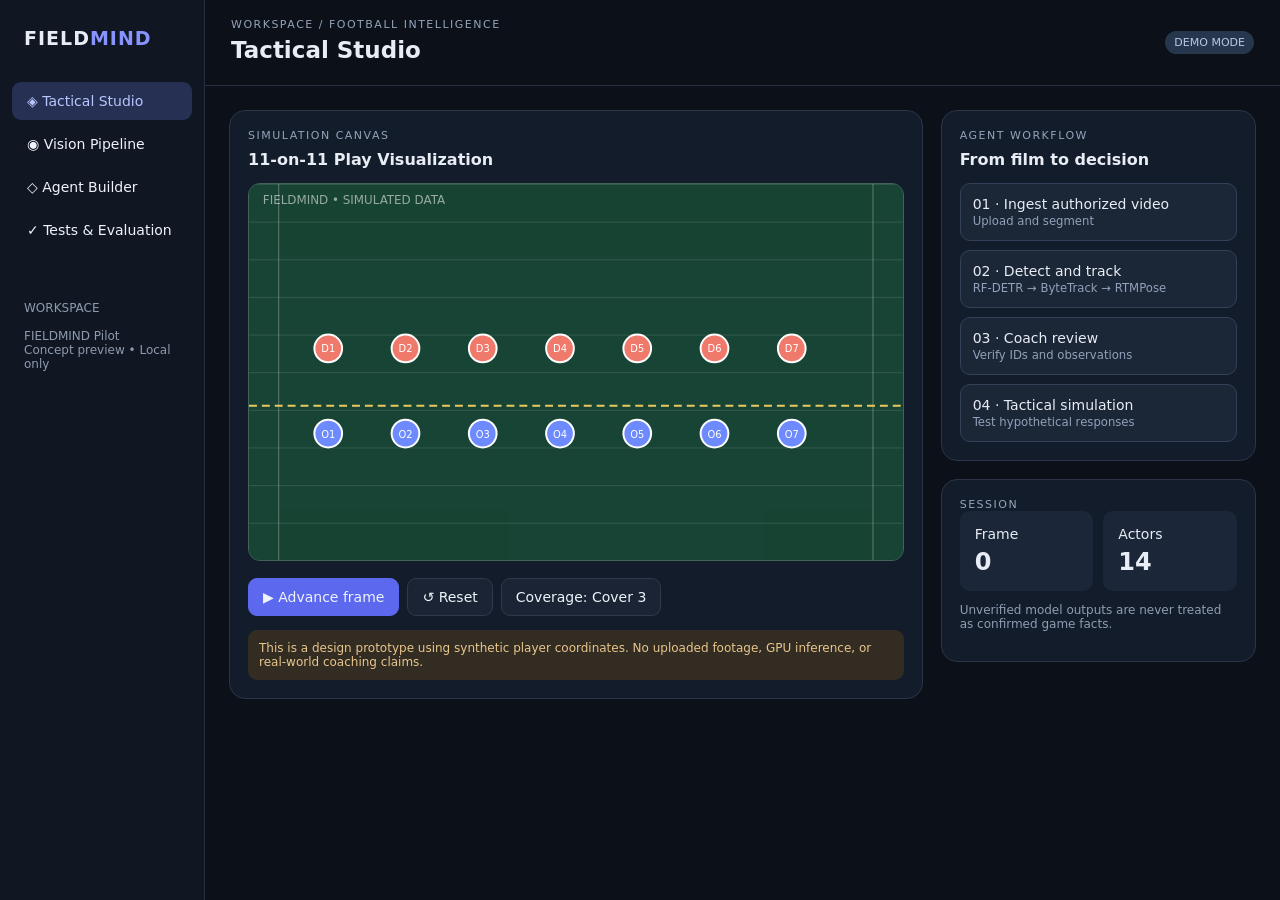
==== app/web/fieldmind_studio_preview.html @ 75d7cd9c "Add Voiceflow-inspired interactive FIELDMIND studio concept preview" ====
<!doctype html>
<html lang="en"><meta charset="utf-8"><meta name="viewport" content="width=device-width,initial-scale=1">
<title>FIELDMIND Studio — Concept Preview</title>
<style>
:root{font:14px Inter,system-ui,sans-serif;color:#e8ecf4;background:#0b1019}*{box-sizing:border-box}body{margin:0}button,select{font:inherit;cursor:pointer}button{border:1px solid #30394b;border-radius:9px;padding:10px 14px;background:#1b2434;color:#eef3fa}button:hover{background:#27354b}.primary{background:#5c69ee;border-color:#5c69ee}.shell{display:grid;grid-template-columns:205px 1fr;min-height:100vh}aside{background:#101723;border-right:1px solid #263043;padding:22px 12px}.brand{font-size:19px;font-weight:900;letter-spacing:1px;padding:5px 12px 28px}.brand span{color:#8794ff}.nav{display:block;width:100%;text-align:left;margin:5px 0;border-color:transparent;background:transparent}.nav.active{background:#253052;color:#b9c5ff}.asidefoot{margin-top:40px;padding:12px;color:#8e9aad;font-size:12px}main{min-width:0}.top{padding:18px 26px;border-bottom:1px solid #263043;display:flex;justify-content:space-between;align-items:center;gap:12px}.muted{color:#8f9db3;font-size:12px}.layout{padding:24px;display:grid;grid-template-columns:minmax(0,1.65fr) minmax(260px,.75fr);gap:18px}.panel{background:#131c2a;border:1px solid #2b3546;border-radius:16px;padding:18px;min-width:0}.eyebrow{color:#94a4ba;font-size:11px;text-transform:uppercase;letter-spacing:1.5px}h1{font-size:23px;margin:6px 0 4px}h2{font-size:16px;margin:8px 0 14px}.pitch{width:100%;background:#163c31;border-radius:12px;border:1px solid #426457}.toolbar{display:flex;gap:8px;flex-wrap:wrap;margin-top:14px}.stat{display:grid;grid-template-columns:1fr 1fr;gap:10px}.metric{background:#1b2739;padding:15px;border-radius:10px}.metric strong{font-size:24px;display:block;margin-top:6px}.steps{display:grid;gap:9px}.step{padding:12px;border:1px solid #334058;border-radius:10px;background:#1b2637}.step small{color:#91a1b9}.tag{font-size:11px;background:#26364c;border-radius:20px;padding:5px 9px;color:#b9c8e2}.note{padding:11px;background:#322c22;color:#e9c68d;border-radius:9px;font-size:12px;margin-top:14px}@media(max-width:850px){.shell{grid-template-columns:1fr}aside{display:none}.layout{grid-template-columns:1fr}.top{padding:16px}}
</style>
<div class="shell"><aside><div class="brand">FIELD<span>MIND</span></div><button class="nav active" data-view="studio">◈ Tactical Studio</button><button class="nav" data-view="vision">◉ Vision Pipeline</button><button class="nav" data-view="agents">◇ Agent Builder</button><button class="nav" data-view="tests">✓ Tests & Evaluation</button><div class="asidefoot">WORKSPACE<br><br>FIELDMIND Pilot<br>Concept preview • Local only</div></aside><main><div class="top"><div><div class="eyebrow">Workspace / Football Intelligence</div><h1 id="title">Tactical Studio</h1></div><span class="tag">DEMO MODE</span></div><div class="layout"><section class="panel"><div class="eyebrow" id="subtitle">Simulation canvas</div><h2 id="heading">11-on-11 Play Visualization</h2><svg class="pitch" viewBox="0 0 660 380" aria-label="Interactive schematic football field"><defs><pattern id="grass" width="66" height="38" patternUnits="userSpaceOnUse"><rect width="66" height="38" fill="#174434"/><path d="M0 0H66" stroke="#fff" opacity=".23"/></pattern></defs><rect width="660" height="380" fill="url(#grass)"/><g stroke="#fff" opacity=".3"><path d="M30 0V380M630 0V380"/></g><g id="players"></g><path d="M0 224H660" stroke="#e9c85d" stroke-width="2" stroke-dasharray="8 5"/><text x="14" y="20" fill="#fff" opacity=".55" font-size="12">FIELDMIND • SIMULATED DATA</text></svg><div class="toolbar"><button class="primary" id="advance">▶ Advance frame</button><button id="reset">↺ Reset</button><button id="coverage">Coverage: Cover 3</button></div><div class="note">This is a design prototype using synthetic player coordinates. No uploaded footage, GPU inference, or real-world coaching claims.</div></section><section style="display:grid;gap:18px;align-content:start"><div class="panel"><div class="eyebrow">Agent workflow</div><h2>From film to decision</h2><div class="steps"><div class="step">01 · Ingest authorized video<br><small>Upload and segment</small></div><div class="step">02 · Detect and track<br><small>RF-DETR → ByteTrack → RTMPose</small></div><div class="step">03 · Coach review<br><small>Verify IDs and observations</small></div><div class="step">04 · Tactical simulation<br><small>Test hypothetical responses</small></div></div></div><div class="panel"><div class="eyebrow">Session</div><div class="stat"><div class="metric">Frame<strong id="frame">0</strong></div><div class="metric">Actors<strong>14</strong></div></div><p class="muted">Unverified model outputs are never treated as confirmed game facts.</p></div></section></div></main></div>
<script>
const players=document.getElementById('players');let frame=0,man=false;const pts=[...Array.from({length:7},(_,i)=>({x:80+i*78,y:252,team:0})),...Array.from({length:7},(_,i)=>({x:80+i*78,y:166,team:1}))];function draw(){players.innerHTML=pts.map((p,i)=>{const dx=p.team?(man?(i%2?12:-12):0):((i%3)-1)*frame*3;const dy=p.team?frame*.8:-frame*4;return '<circle cx="'+(p.x+dx)+'" cy="'+(p.y+dy)+'" r="14" fill="'+(p.team?'#ef796b':'#6e8aff')+'" stroke="#fff" stroke-width="2"/><text x="'+(p.x+dx)+'" y="'+(p.y+dy+4)+'" font-size="10" text-anchor="middle" fill="#fff">'+(p.team?'D':'O')+(i%7+1)+'</text>'}).join('');document.getElementById('frame').textContent=frame}draw();document.getElementById('advance').onclick=()=>{frame=(frame+1)%13;draw()};document.getElementById('reset').onclick=()=>{frame=0;draw()};document.getElementById('coverage').onclick=e=>{man=!man;e.target.textContent='Coverage: '+(man?'Man':'Cover 3');draw()};document.querySelectorAll('.nav').forEach(b=>b.onclick=()=>{document.querySelectorAll('.nav').forEach(n=>n.classList.remove('active'));b.classList.add('active');document.getElementById('title').textContent=b.textContent.trim().replace(/^[^A-Za-z]+/,'');document.getElementById('subtitle').textContent=b.dataset.view==='vision'?'Vision processing pipeline':b.dataset.view==='agents'?'Agent workflow builder':b.dataset.view==='tests'?'Evaluation workspace':'Simulation canvas';document.getElementById('heading').textContent=b.dataset.view==='vision'?'Detection & tracking preview':b.dataset.view==='agents'?'Visual workflow and simulation':b.dataset.view==='tests'?'Scenario validation preview':'11-on-11 Play Visualization'}) 
</script></html>
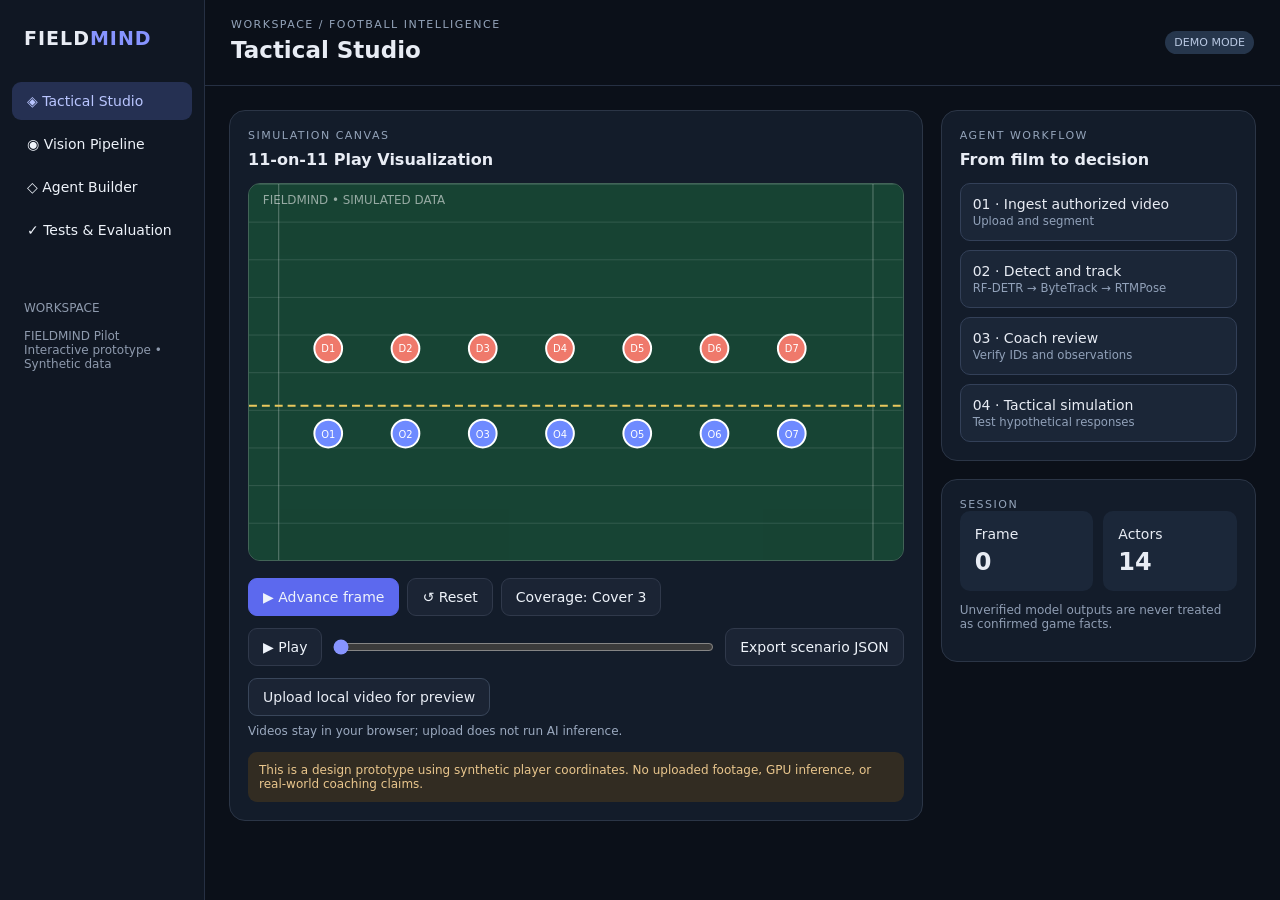
==== commit 6d7abb61: "Add playback, scrubbing, local video preview and scenario export to FIELDMIND Studio" ====
--- a/app/web/fieldmind_studio_preview.html
+++ b/app/web/fieldmind_studio_preview.html
@@ -3,8 +3,8 @@
 <title>FIELDMIND Studio — Concept Preview</title>
 <style>
 :root{font:14px Inter,system-ui,sans-serif;color:#e8ecf4;background:#0b1019}*{box-sizing:border-box}body{margin:0}button,select{font:inherit;cursor:pointer}button{border:1px solid #30394b;border-radius:9px;padding:10px 14px;background:#1b2434;color:#eef3fa}button:hover{background:#27354b}.primary{background:#5c69ee;border-color:#5c69ee}.shell{display:grid;grid-template-columns:205px 1fr;min-height:100vh}aside{background:#101723;border-right:1px solid #263043;padding:22px 12px}.brand{font-size:19px;font-weight:900;letter-spacing:1px;padding:5px 12px 28px}.brand span{color:#8794ff}.nav{display:block;width:100%;text-align:left;margin:5px 0;border-color:transparent;background:transparent}.nav.active{background:#253052;color:#b9c5ff}.asidefoot{margin-top:40px;padding:12px;color:#8e9aad;font-size:12px}main{min-width:0}.top{padding:18px 26px;border-bottom:1px solid #263043;display:flex;justify-content:space-between;align-items:center;gap:12px}.muted{color:#8f9db3;font-size:12px}.layout{padding:24px;display:grid;grid-template-columns:minmax(0,1.65fr) minmax(260px,.75fr);gap:18px}.panel{background:#131c2a;border:1px solid #2b3546;border-radius:16px;padding:18px;min-width:0}.eyebrow{color:#94a4ba;font-size:11px;text-transform:uppercase;letter-spacing:1.5px}h1{font-size:23px;margin:6px 0 4px}h2{font-size:16px;margin:8px 0 14px}.pitch{width:100%;background:#163c31;border-radius:12px;border:1px solid #426457}.toolbar{display:flex;gap:8px;flex-wrap:wrap;margin-top:14px}.stat{display:grid;grid-template-columns:1fr 1fr;gap:10px}.metric{background:#1b2739;padding:15px;border-radius:10px}.metric strong{font-size:24px;display:block;margin-top:6px}.steps{display:grid;gap:9px}.step{padding:12px;border:1px solid #334058;border-radius:10px;background:#1b2637}.step small{color:#91a1b9}.tag{font-size:11px;background:#26364c;border-radius:20px;padding:5px 9px;color:#b9c8e2}.note{padding:11px;background:#322c22;color:#e9c68d;border-radius:9px;font-size:12px;margin-top:14px}@media(max-width:850px){.shell{grid-template-columns:1fr}aside{display:none}.layout{grid-template-columns:1fr}.top{padding:16px}}
-</style>
-<div class="shell"><aside><div class="brand">FIELD<span>MIND</span></div><button class="nav active" data-view="studio">◈ Tactical Studio</button><button class="nav" data-view="vision">◉ Vision Pipeline</button><button class="nav" data-view="agents">◇ Agent Builder</button><button class="nav" data-view="tests">✓ Tests & Evaluation</button><div class="asidefoot">WORKSPACE<br><br>FIELDMIND Pilot<br>Concept preview • Local only</div></aside><main><div class="top"><div><div class="eyebrow">Workspace / Football Intelligence</div><h1 id="title">Tactical Studio</h1></div><span class="tag">DEMO MODE</span></div><div class="layout"><section class="panel"><div class="eyebrow" id="subtitle">Simulation canvas</div><h2 id="heading">11-on-11 Play Visualization</h2><svg class="pitch" viewBox="0 0 660 380" aria-label="Interactive schematic football field"><defs><pattern id="grass" width="66" height="38" patternUnits="userSpaceOnUse"><rect width="66" height="38" fill="#174434"/><path d="M0 0H66" stroke="#fff" opacity=".23"/></pattern></defs><rect width="660" height="380" fill="url(#grass)"/><g stroke="#fff" opacity=".3"><path d="M30 0V380M630 0V380"/></g><g id="players"></g><path d="M0 224H660" stroke="#e9c85d" stroke-width="2" stroke-dasharray="8 5"/><text x="14" y="20" fill="#fff" opacity=".55" font-size="12">FIELDMIND • SIMULATED DATA</text></svg><div class="toolbar"><button class="primary" id="advance">▶ Advance frame</button><button id="reset">↺ Reset</button><button id="coverage">Coverage: Cover 3</button></div><div class="note">This is a design prototype using synthetic player coordinates. No uploaded footage, GPU inference, or real-world coaching claims.</div></section><section style="display:grid;gap:18px;align-content:start"><div class="panel"><div class="eyebrow">Agent workflow</div><h2>From film to decision</h2><div class="steps"><div class="step">01 · Ingest authorized video<br><small>Upload and segment</small></div><div class="step">02 · Detect and track<br><small>RF-DETR → ByteTrack → RTMPose</small></div><div class="step">03 · Coach review<br><small>Verify IDs and observations</small></div><div class="step">04 · Tactical simulation<br><small>Test hypothetical responses</small></div></div></div><div class="panel"><div class="eyebrow">Session</div><div class="stat"><div class="metric">Frame<strong id="frame">0</strong></div><div class="metric">Actors<strong>14</strong></div></div><p class="muted">Unverified model outputs are never treated as confirmed game facts.</p></div></section></div></main></div>
+.toolrow{display:flex;gap:9px;flex-wrap:wrap;align-items:center;margin-top:12px}.toolrow label{display:inline-block;padding:10px 14px;border:1px solid #39465a;border-radius:9px;cursor:pointer;background:#1b2434}.toolrow input[type=range]{flex:1;min-width:110px;accent-color:#8794ff}.video{width:100%;max-height:260px;border-radius:10px;background:#05080e;margin-top:10px}.hidden{display:none}.mini{font-size:12px;color:#9ba9bf;margin:8px 0}.nav:focus-visible,button:focus-visible{outline:2px solid #8794ff;outline-offset:2px}@media(max-width:850px){.toolrow{align-items:stretch}} </style>
+<div class="shell"><aside><div class="brand">FIELD<span>MIND</span></div><button class="nav active" data-view="studio">◈ Tactical Studio</button><button class="nav" data-view="vision">◉ Vision Pipeline</button><button class="nav" data-view="agents">◇ Agent Builder</button><button class="nav" data-view="tests">✓ Tests & Evaluation</button><div class="asidefoot">WORKSPACE<br><br>FIELDMIND Pilot<br>Interactive prototype • Synthetic data</div></aside><main><div class="top"><div><div class="eyebrow">Workspace / Football Intelligence</div><h1 id="title">Tactical Studio</h1></div><span class="tag">DEMO MODE</span></div><div class="layout"><section class="panel"><div class="eyebrow" id="subtitle">Simulation canvas</div><h2 id="heading">11-on-11 Play Visualization</h2><svg class="pitch" viewBox="0 0 660 380" aria-label="Interactive schematic football field"><defs><pattern id="grass" width="66" height="38" patternUnits="userSpaceOnUse"><rect width="66" height="38" fill="#174434"/><path d="M0 0H66" stroke="#fff" opacity=".23"/></pattern></defs><rect width="660" height="380" fill="url(#grass)"/><g stroke="#fff" opacity=".3"><path d="M30 0V380M630 0V380"/></g><g id="players"></g><path d="M0 224H660" stroke="#e9c85d" stroke-width="2" stroke-dasharray="8 5"/><text x="14" y="20" fill="#fff" opacity=".55" font-size="12">FIELDMIND • SIMULATED DATA</text></svg><div class="toolbar"><button class="primary" id="advance">▶ Advance frame</button><button id="reset">↺ Reset</button><button id="coverage">Coverage: Cover 3</button></div><div class="toolrow"><button id="play" aria-label="Play simulation">▶ Play</button><input type="range" id="scrub" min="0" max="12" value="0" aria-label="Simulation frame"><button id="export">Export scenario JSON</button></div><div class="toolrow"><label for="upload">Upload local video for preview</label><input class="hidden" id="upload" type="file" accept="video/*"></div><video id="localvideo" class="video hidden" controls playsinline></video><div id="videostatus" class="mini">Videos stay in your browser; upload does not run AI inference.</div><div class="note">This is a design prototype using synthetic player coordinates. No uploaded footage, GPU inference, or real-world coaching claims.</div></section><section style="display:grid;gap:18px;align-content:start"><div class="panel"><div class="eyebrow">Agent workflow</div><h2>From film to decision</h2><div class="steps"><div class="step">01 · Ingest authorized video<br><small>Upload and segment</small></div><div class="step">02 · Detect and track<br><small>RF-DETR → ByteTrack → RTMPose</small></div><div class="step">03 · Coach review<br><small>Verify IDs and observations</small></div><div class="step">04 · Tactical simulation<br><small>Test hypothetical responses</small></div></div></div><div class="panel"><div class="eyebrow">Session</div><div class="stat"><div class="metric">Frame<strong id="frame">0</strong></div><div class="metric">Actors<strong>14</strong></div></div><p class="muted">Unverified model outputs are never treated as confirmed game facts.</p></div></section></div></main></div>
 <script>
-const players=document.getElementById('players');let frame=0,man=false;const pts=[...Array.from({length:7},(_,i)=>({x:80+i*78,y:252,team:0})),...Array.from({length:7},(_,i)=>({x:80+i*78,y:166,team:1}))];function draw(){players.innerHTML=pts.map((p,i)=>{const dx=p.team?(man?(i%2?12:-12):0):((i%3)-1)*frame*3;const dy=p.team?frame*.8:-frame*4;return '<circle cx="'+(p.x+dx)+'" cy="'+(p.y+dy)+'" r="14" fill="'+(p.team?'#ef796b':'#6e8aff')+'" stroke="#fff" stroke-width="2"/><text x="'+(p.x+dx)+'" y="'+(p.y+dy+4)+'" font-size="10" text-anchor="middle" fill="#fff">'+(p.team?'D':'O')+(i%7+1)+'</text>'}).join('');document.getElementById('frame').textContent=frame}draw();document.getElementById('advance').onclick=()=>{frame=(frame+1)%13;draw()};document.getElementById('reset').onclick=()=>{frame=0;draw()};document.getElementById('coverage').onclick=e=>{man=!man;e.target.textContent='Coverage: '+(man?'Man':'Cover 3');draw()};document.querySelectorAll('.nav').forEach(b=>b.onclick=()=>{document.querySelectorAll('.nav').forEach(n=>n.classList.remove('active'));b.classList.add('active');document.getElementById('title').textContent=b.textContent.trim().replace(/^[^A-Za-z]+/,'');document.getElementById('subtitle').textContent=b.dataset.view==='vision'?'Vision processing pipeline':b.dataset.view==='agents'?'Agent workflow builder':b.dataset.view==='tests'?'Evaluation workspace':'Simulation canvas';document.getElementById('heading').textContent=b.dataset.view==='vision'?'Detection & tracking preview':b.dataset.view==='agents'?'Visual workflow and simulation':b.dataset.view==='tests'?'Scenario validation preview':'11-on-11 Play Visualization'}) 
+const players=document.getElementById('players');let frame=0,man=false;const pts=[...Array.from({length:7},(_,i)=>({x:80+i*78,y:252,team:0})),...Array.from({length:7},(_,i)=>({x:80+i*78,y:166,team:1}))];function draw(){players.innerHTML=pts.map((p,i)=>{const dx=p.team?(man?(i%2?12:-12):0):((i%3)-1)*frame*3;const dy=p.team?frame*.8:-frame*4;return '<circle cx="'+(p.x+dx)+'" cy="'+(p.y+dy)+'" r="14" fill="'+(p.team?'#ef796b':'#6e8aff')+'" stroke="#fff" stroke-width="2"/><text x="'+(p.x+dx)+'" y="'+(p.y+dy+4)+'" font-size="10" text-anchor="middle" fill="#fff">'+(p.team?'D':'O')+(i%7+1)+'</text>'}).join('');document.getElementById('frame').textContent=frame}draw();document.getElementById('advance').onclick=()=>{frame=(frame+1)%13;draw()};document.getElementById('reset').onclick=()=>{frame=0;draw()};document.getElementById('coverage').onclick=e=>{man=!man;e.target.textContent='Coverage: '+(man?'Man':'Cover 3');draw()};const scrub=document.getElementById('scrub'),play=document.getElementById('play');let timer=null;const oldDraw=draw;draw=function(){oldDraw();scrub.value=frame};scrub.addEventListener('input',()=>{frame=Number(scrub.value);draw()});function stop(){if(timer){clearInterval(timer);timer=null}play.textContent='▶ Play'}play.onclick=()=>{if(timer){stop();return}play.textContent='Ⅱ Pause';timer=setInterval(()=>{frame=(frame+1)%13;draw()},450)};document.getElementById('export').onclick=()=>{const data={schema:'fieldmind.scenario.demo.v1',synthetic:true,frame,coverage:man?'man':'cover3',actors:pts.map((p,i)=>({id:i+1,team:p.team?'defense':'offense',x:p.x,y:p.y}))};const blob=new Blob([JSON.stringify(data,null,2)],{type:'application/json'});const a=document.createElement('a');a.href=URL.createObjectURL(blob);a.download='fieldmind-demo-scenario.json';a.click();setTimeout(()=>URL.revokeObjectURL(a.href),1000)};let videoUrl=null;document.getElementById('upload').addEventListener('change',e=>{const file=e.target.files[0];if(!file)return;if(!file.type.startsWith('video/')){document.getElementById('videostatus').textContent='Please select a video file.';return}if(videoUrl)URL.revokeObjectURL(videoUrl);videoUrl=URL.createObjectURL(file);const v=document.getElementById('localvideo');v.src=videoUrl;v.classList.remove('hidden');document.getElementById('videostatus').textContent='Local preview: '+file.name+' (no tracking or upload)'});document.querySelectorAll('.nav').forEach(b=>b.onclick=()=>{document.querySelectorAll('.nav').forEach(n=>n.classList.remove('active'));b.classList.add('active');document.getElementById('title').textContent=b.textContent.trim().replace(/^[^A-Za-z]+/,'');document.getElementById('subtitle').textContent=b.dataset.view==='vision'?'Vision processing pipeline':b.dataset.view==='agents'?'Agent workflow builder':b.dataset.view==='tests'?'Evaluation workspace':'Simulation canvas';document.getElementById('heading').textContent=b.dataset.view==='vision'?'Detection & tracking preview':b.dataset.view==='agents'?'Visual workflow and simulation':b.dataset.view==='tests'?'Scenario validation preview':'11-on-11 Play Visualization'}) 
 </script></html>
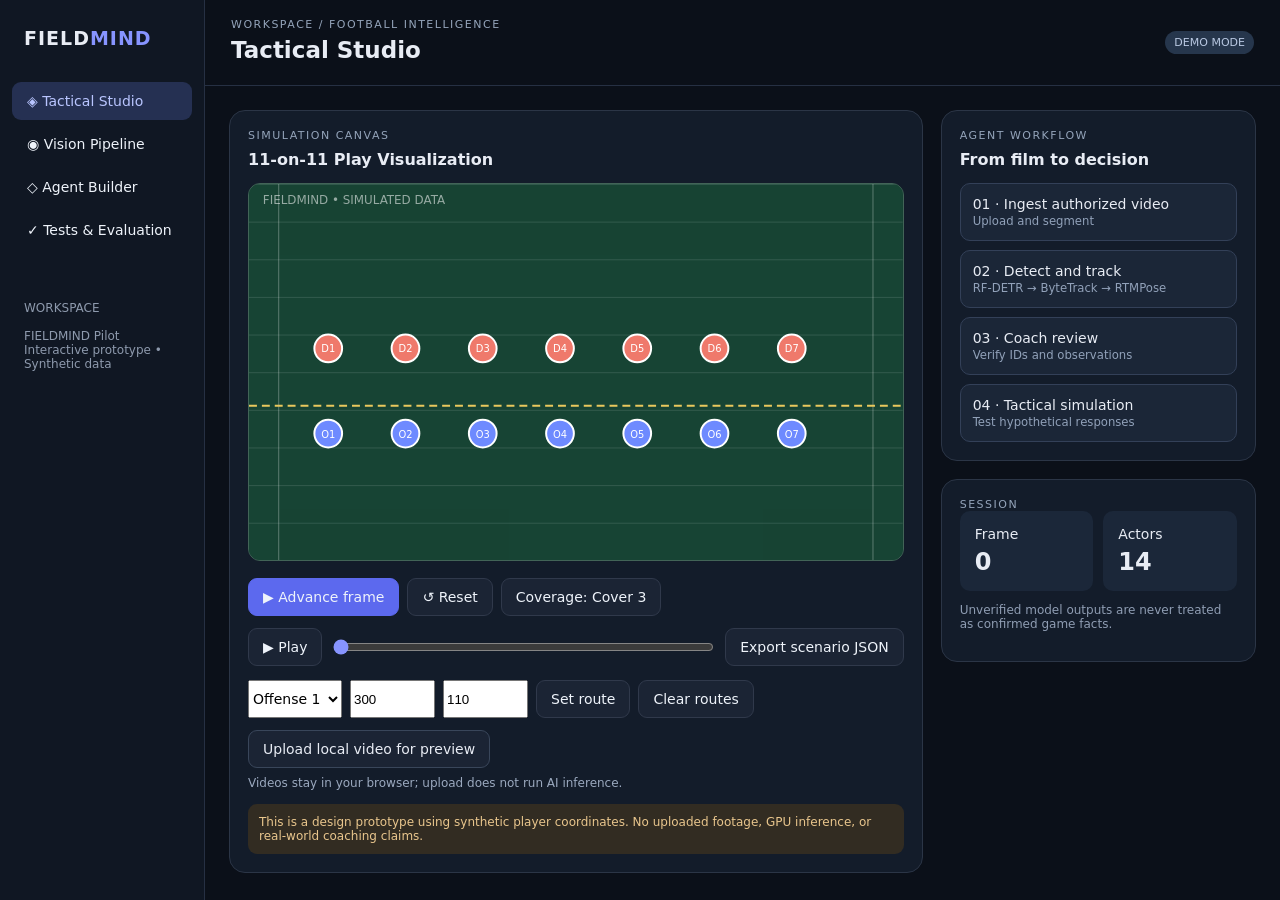
==== commit 74c6205c: "Add editable synthetic player routes to Studio" ====
--- a/app/web/fieldmind_studio_preview.html
+++ b/app/web/fieldmind_studio_preview.html
@@ -6,5 +6,6 @@
 .toolrow{display:flex;gap:9px;flex-wrap:wrap;align-items:center;margin-top:12px}.toolrow label{display:inline-block;padding:10px 14px;border:1px solid #39465a;border-radius:9px;cursor:pointer;background:#1b2434}.toolrow input[type=range]{flex:1;min-width:110px;accent-color:#8794ff}.video{width:100%;max-height:260px;border-radius:10px;background:#05080e;margin-top:10px}.hidden{display:none}.mini{font-size:12px;color:#9ba9bf;margin:8px 0}.nav:focus-visible,button:focus-visible{outline:2px solid #8794ff;outline-offset:2px}@media(max-width:850px){.toolrow{align-items:stretch}} </style>
 <div class="shell"><aside><div class="brand">FIELD<span>MIND</span></div><button class="nav active" data-view="studio">◈ Tactical Studio</button><button class="nav" data-view="vision">◉ Vision Pipeline</button><button class="nav" data-view="agents">◇ Agent Builder</button><button class="nav" data-view="tests">✓ Tests & Evaluation</button><div class="asidefoot">WORKSPACE<br><br>FIELDMIND Pilot<br>Interactive prototype • Synthetic data</div></aside><main><div class="top"><div><div class="eyebrow">Workspace / Football Intelligence</div><h1 id="title">Tactical Studio</h1></div><span class="tag">DEMO MODE</span></div><div class="layout"><section class="panel"><div class="eyebrow" id="subtitle">Simulation canvas</div><h2 id="heading">11-on-11 Play Visualization</h2><svg class="pitch" viewBox="0 0 660 380" aria-label="Interactive schematic football field"><defs><pattern id="grass" width="66" height="38" patternUnits="userSpaceOnUse"><rect width="66" height="38" fill="#174434"/><path d="M0 0H66" stroke="#fff" opacity=".23"/></pattern></defs><rect width="660" height="380" fill="url(#grass)"/><g stroke="#fff" opacity=".3"><path d="M30 0V380M630 0V380"/></g><g id="players"></g><path d="M0 224H660" stroke="#e9c85d" stroke-width="2" stroke-dasharray="8 5"/><text x="14" y="20" fill="#fff" opacity=".55" font-size="12">FIELDMIND • SIMULATED DATA</text></svg><div class="toolbar"><button class="primary" id="advance">▶ Advance frame</button><button id="reset">↺ Reset</button><button id="coverage">Coverage: Cover 3</button></div><div class="toolrow"><button id="play" aria-label="Play simulation">▶ Play</button><input type="range" id="scrub" min="0" max="12" value="0" aria-label="Simulation frame"><button id="export">Export scenario JSON</button></div><div class="toolrow"><label for="upload">Upload local video for preview</label><input class="hidden" id="upload" type="file" accept="video/*"></div><video id="localvideo" class="video hidden" controls playsinline></video><div id="videostatus" class="mini">Videos stay in your browser; upload does not run AI inference.</div><div class="note">This is a design prototype using synthetic player coordinates. No uploaded footage, GPU inference, or real-world coaching claims.</div></section><section style="display:grid;gap:18px;align-content:start"><div class="panel"><div class="eyebrow">Agent workflow</div><h2>From film to decision</h2><div class="steps"><div class="step">01 · Ingest authorized video<br><small>Upload and segment</small></div><div class="step">02 · Detect and track<br><small>RF-DETR → ByteTrack → RTMPose</small></div><div class="step">03 · Coach review<br><small>Verify IDs and observations</small></div><div class="step">04 · Tactical simulation<br><small>Test hypothetical responses</small></div></div></div><div class="panel"><div class="eyebrow">Session</div><div class="stat"><div class="metric">Frame<strong id="frame">0</strong></div><div class="metric">Actors<strong>14</strong></div></div><p class="muted">Unverified model outputs are never treated as confirmed game facts.</p></div></section></div></main></div>
 <script>
-const players=document.getElementById('players');let frame=0,man=false;const pts=[...Array.from({length:7},(_,i)=>({x:80+i*78,y:252,team:0})),...Array.from({length:7},(_,i)=>({x:80+i*78,y:166,team:1}))];function draw(){players.innerHTML=pts.map((p,i)=>{const dx=p.team?(man?(i%2?12:-12):0):((i%3)-1)*frame*3;const dy=p.team?frame*.8:-frame*4;return '<circle cx="'+(p.x+dx)+'" cy="'+(p.y+dy)+'" r="14" fill="'+(p.team?'#ef796b':'#6e8aff')+'" stroke="#fff" stroke-width="2"/><text x="'+(p.x+dx)+'" y="'+(p.y+dy+4)+'" font-size="10" text-anchor="middle" fill="#fff">'+(p.team?'D':'O')+(i%7+1)+'</text>'}).join('');document.getElementById('frame').textContent=frame}draw();document.getElementById('advance').onclick=()=>{frame=(frame+1)%13;draw()};document.getElementById('reset').onclick=()=>{frame=0;draw()};document.getElementById('coverage').onclick=e=>{man=!man;e.target.textContent='Coverage: '+(man?'Man':'Cover 3');draw()};const scrub=document.getElementById('scrub'),play=document.getElementById('play');let timer=null;const oldDraw=draw;draw=function(){oldDraw();scrub.value=frame};scrub.addEventListener('input',()=>{frame=Number(scrub.value);draw()});function stop(){if(timer){clearInterval(timer);timer=null}play.textContent='▶ Play'}play.onclick=()=>{if(timer){stop();return}play.textContent='Ⅱ Pause';timer=setInterval(()=>{frame=(frame+1)%13;draw()},450)};document.getElementById('export').onclick=()=>{const data={schema:'fieldmind.scenario.demo.v1',synthetic:true,frame,coverage:man?'man':'cover3',actors:pts.map((p,i)=>({id:i+1,team:p.team?'defense':'offense',x:p.x,y:p.y}))};const blob=new Blob([JSON.stringify(data,null,2)],{type:'application/json'});const a=document.createElement('a');a.href=URL.createObjectURL(blob);a.download='fieldmind-demo-scenario.json';a.click();setTimeout(()=>URL.revokeObjectURL(a.href),1000)};let videoUrl=null;document.getElementById('upload').addEventListener('change',e=>{const file=e.target.files[0];if(!file)return;if(!file.type.startsWith('video/')){document.getElementById('videostatus').textContent='Please select a video file.';return}if(videoUrl)URL.revokeObjectURL(videoUrl);videoUrl=URL.createObjectURL(file);const v=document.getElementById('localvideo');v.src=videoUrl;v.classList.remove('hidden');document.getElementById('videostatus').textContent='Local preview: '+file.name+' (no tracking or upload)'});document.querySelectorAll('.nav').forEach(b=>b.onclick=()=>{document.querySelectorAll('.nav').forEach(n=>n.classList.remove('active'));b.classList.add('active');document.getElementById('title').textContent=b.textContent.trim().replace(/^[^A-Za-z]+/,'');document.getElementById('subtitle').textContent=b.dataset.view==='vision'?'Vision processing pipeline':b.dataset.view==='agents'?'Agent workflow builder':b.dataset.view==='tests'?'Evaluation workspace':'Simulation canvas';document.getElementById('heading').textContent=b.dataset.view==='vision'?'Detection & tracking preview':b.dataset.view==='agents'?'Visual workflow and simulation':b.dataset.view==='tests'?'Scenario validation preview':'11-on-11 Play Visualization'}) 
+const players=document.getElementById('players');let frame=0,man=false;const routes={};const pts=[...Array.from({length:7},(_,i)=>({x:80+i*78,y:252,team:0})),...Array.from({length:7},(_,i)=>({x:80+i*78,y:166,team:1}))];function draw(){players.innerHTML=pts.map((p,i)=>{const target=routes[i];const dx=target?(target.x-p.x)*frame/12:(p.team?(man?(i%2?12:-12):0):((i%3)-1)*frame*3);const dy=target?(target.y-p.y)*frame/12:(p.team?frame*.8:-frame*4);return '<circle cx="'+(p.x+dx)+'" cy="'+(p.y+dy)+'" r="14" fill="'+(p.team?'#ef796b':'#6e8aff')+'" stroke="#fff" stroke-width="2"/><text x="'+(p.x+dx)+'" y="'+(p.y+dy+4)+'" font-size="10" text-anchor="middle" fill="#fff">'+(p.team?'D':'O')+(i%7+1)+'</text>'}).join('');document.getElementById('frame').textContent=frame}draw();document.getElementById('advance').onclick=()=>{frame=(frame+1)%13;draw()};document.getElementById('reset').onclick=()=>{frame=0;draw()};document.getElementById('coverage').onclick=e=>{man=!man;e.target.textContent='Coverage: '+(man?'Man':'Cover 3');draw()};const scrub=document.getElementById('scrub'),play=document.getElementById('play');let timer=null;const oldDraw=draw;draw=function(){oldDraw();scrub.value=frame};scrub.addEventListener('input',()=>{frame=Number(scrub.value);draw()});function stop(){if(timer){clearInterval(timer);timer=null}play.textContent='▶ Play'}play.onclick=()=>{if(timer){stop();return}play.textContent='Ⅱ Pause';timer=setInterval(()=>{frame=(frame+1)%13;draw()},450)};document.getElementById('export').onclick=()=>{const data={schema:'fieldmind.scenario.demo.v1',synthetic:true,frame,coverage:man?'man':'cover3',routes,actors:pts.map((p,i)=>({id:i+1,team:p.team?'defense':'offense',x:p.x,y:p.y}))};const blob=new Blob([JSON.stringify(data,null,2)],{type:'application/json'});const a=document.createElement('a');a.href=URL.createObjectURL(blob);a.download='fieldmind-demo-scenario.json';a.click();setTimeout(()=>URL.revokeObjectURL(a.href),1000)};let videoUrl=null;document.getElementById('upload').addEventListener('change',e=>{const file=e.target.files[0];if(!file)return;if(!file.type.startsWith('video/')){document.getElementById('videostatus').textContent='Please select a video file.';return}if(videoUrl)URL.revokeObjectURL(videoUrl);videoUrl=URL.createObjectURL(file);const v=document.getElementById('localvideo');v.src=videoUrl;v.classList.remove('hidden');document.getElementById('videostatus').textContent='Local preview: '+file.name+' (no tracking or upload)'});document.querySelectorAll('.nav').forEach(b=>b.onclick=()=>{document.querySelectorAll('.nav').forEach(n=>n.classList.remove('active'));b.classList.add('active');document.getElementById('title').textContent=b.textContent.trim().replace(/^[^A-Za-z]+/,'');document.getElementById('subtitle').textContent=b.dataset.view==='vision'?'Vision processing pipeline':b.dataset.view==='agents'?'Agent workflow builder':b.dataset.view==='tests'?'Evaluation workspace':'Simulation canvas';document.getElementById('heading').textContent=b.dataset.view==='vision'?'Detection & tracking preview':b.dataset.view==='agents'?'Visual workflow and simulation':b.dataset.view==='tests'?'Scenario validation preview':'11-on-11 Play Visualization'}) 
+const routeBar=document.createElement('div');routeBar.className='toolbar';routeBar.innerHTML='<select id="routeactor" aria-label="Actor"></select><input id="routex" type="number" min="0" max="660" value="300" aria-label="Target X" style="width:85px"><input id="routey" type="number" min="0" max="380" value="110" aria-label="Target Y" style="width:85px"><button id="setroute">Set route</button><button id="clearroute">Clear routes</button>';document.getElementById('export').parentNode.after(routeBar);const actorSelect=document.getElementById('routeactor');pts.forEach((p,i)=>{const opt=document.createElement('option');opt.value=i;opt.textContent=(p.team?'Defense ':'Offense ')+(i%7+1);actorSelect.appendChild(opt)});document.getElementById('setroute').onclick=()=>{const x=Number(document.getElementById('routex').value),y=Number(document.getElementById('routey').value);if(!Number.isFinite(x)||!Number.isFinite(y)||x<0||x>660||y<0||y>380){alert('Coordinates must be inside the field');return}routes[actorSelect.value]={x,y};draw()};document.getElementById('clearroute').onclick=()=>{Object.keys(routes).forEach(k=>delete routes[k]);draw()};
 </script></html>
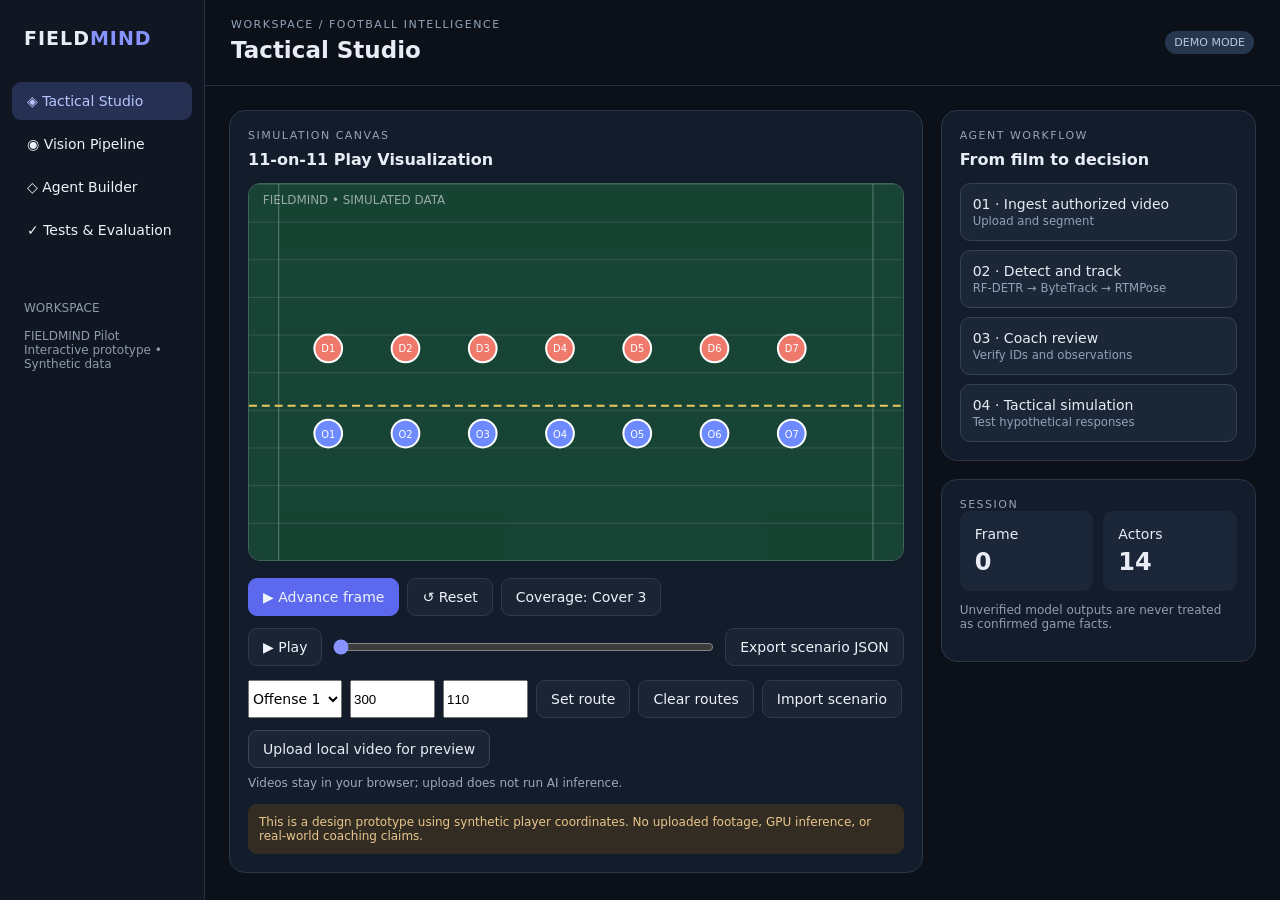
==== commit b6987679: "Add validated synthetic scenario JSON import" ====
--- a/app/web/fieldmind_studio_preview.html
+++ b/app/web/fieldmind_studio_preview.html
@@ -7,5 +7,6 @@
 <div class="shell"><aside><div class="brand">FIELD<span>MIND</span></div><button class="nav active" data-view="studio">◈ Tactical Studio</button><button class="nav" data-view="vision">◉ Vision Pipeline</button><button class="nav" data-view="agents">◇ Agent Builder</button><button class="nav" data-view="tests">✓ Tests & Evaluation</button><div class="asidefoot">WORKSPACE<br><br>FIELDMIND Pilot<br>Interactive prototype • Synthetic data</div></aside><main><div class="top"><div><div class="eyebrow">Workspace / Football Intelligence</div><h1 id="title">Tactical Studio</h1></div><span class="tag">DEMO MODE</span></div><div class="layout"><section class="panel"><div class="eyebrow" id="subtitle">Simulation canvas</div><h2 id="heading">11-on-11 Play Visualization</h2><svg class="pitch" viewBox="0 0 660 380" aria-label="Interactive schematic football field"><defs><pattern id="grass" width="66" height="38" patternUnits="userSpaceOnUse"><rect width="66" height="38" fill="#174434"/><path d="M0 0H66" stroke="#fff" opacity=".23"/></pattern></defs><rect width="660" height="380" fill="url(#grass)"/><g stroke="#fff" opacity=".3"><path d="M30 0V380M630 0V380"/></g><g id="players"></g><path d="M0 224H660" stroke="#e9c85d" stroke-width="2" stroke-dasharray="8 5"/><text x="14" y="20" fill="#fff" opacity=".55" font-size="12">FIELDMIND • SIMULATED DATA</text></svg><div class="toolbar"><button class="primary" id="advance">▶ Advance frame</button><button id="reset">↺ Reset</button><button id="coverage">Coverage: Cover 3</button></div><div class="toolrow"><button id="play" aria-label="Play simulation">▶ Play</button><input type="range" id="scrub" min="0" max="12" value="0" aria-label="Simulation frame"><button id="export">Export scenario JSON</button></div><div class="toolrow"><label for="upload">Upload local video for preview</label><input class="hidden" id="upload" type="file" accept="video/*"></div><video id="localvideo" class="video hidden" controls playsinline></video><div id="videostatus" class="mini">Videos stay in your browser; upload does not run AI inference.</div><div class="note">This is a design prototype using synthetic player coordinates. No uploaded footage, GPU inference, or real-world coaching claims.</div></section><section style="display:grid;gap:18px;align-content:start"><div class="panel"><div class="eyebrow">Agent workflow</div><h2>From film to decision</h2><div class="steps"><div class="step">01 · Ingest authorized video<br><small>Upload and segment</small></div><div class="step">02 · Detect and track<br><small>RF-DETR → ByteTrack → RTMPose</small></div><div class="step">03 · Coach review<br><small>Verify IDs and observations</small></div><div class="step">04 · Tactical simulation<br><small>Test hypothetical responses</small></div></div></div><div class="panel"><div class="eyebrow">Session</div><div class="stat"><div class="metric">Frame<strong id="frame">0</strong></div><div class="metric">Actors<strong>14</strong></div></div><p class="muted">Unverified model outputs are never treated as confirmed game facts.</p></div></section></div></main></div>
 <script>
 const players=document.getElementById('players');let frame=0,man=false;const routes={};const pts=[...Array.from({length:7},(_,i)=>({x:80+i*78,y:252,team:0})),...Array.from({length:7},(_,i)=>({x:80+i*78,y:166,team:1}))];function draw(){players.innerHTML=pts.map((p,i)=>{const target=routes[i];const dx=target?(target.x-p.x)*frame/12:(p.team?(man?(i%2?12:-12):0):((i%3)-1)*frame*3);const dy=target?(target.y-p.y)*frame/12:(p.team?frame*.8:-frame*4);return '<circle cx="'+(p.x+dx)+'" cy="'+(p.y+dy)+'" r="14" fill="'+(p.team?'#ef796b':'#6e8aff')+'" stroke="#fff" stroke-width="2"/><text x="'+(p.x+dx)+'" y="'+(p.y+dy+4)+'" font-size="10" text-anchor="middle" fill="#fff">'+(p.team?'D':'O')+(i%7+1)+'</text>'}).join('');document.getElementById('frame').textContent=frame}draw();document.getElementById('advance').onclick=()=>{frame=(frame+1)%13;draw()};document.getElementById('reset').onclick=()=>{frame=0;draw()};document.getElementById('coverage').onclick=e=>{man=!man;e.target.textContent='Coverage: '+(man?'Man':'Cover 3');draw()};const scrub=document.getElementById('scrub'),play=document.getElementById('play');let timer=null;const oldDraw=draw;draw=function(){oldDraw();scrub.value=frame};scrub.addEventListener('input',()=>{frame=Number(scrub.value);draw()});function stop(){if(timer){clearInterval(timer);timer=null}play.textContent='▶ Play'}play.onclick=()=>{if(timer){stop();return}play.textContent='Ⅱ Pause';timer=setInterval(()=>{frame=(frame+1)%13;draw()},450)};document.getElementById('export').onclick=()=>{const data={schema:'fieldmind.scenario.demo.v1',synthetic:true,frame,coverage:man?'man':'cover3',routes,actors:pts.map((p,i)=>({id:i+1,team:p.team?'defense':'offense',x:p.x,y:p.y}))};const blob=new Blob([JSON.stringify(data,null,2)],{type:'application/json'});const a=document.createElement('a');a.href=URL.createObjectURL(blob);a.download='fieldmind-demo-scenario.json';a.click();setTimeout(()=>URL.revokeObjectURL(a.href),1000)};let videoUrl=null;document.getElementById('upload').addEventListener('change',e=>{const file=e.target.files[0];if(!file)return;if(!file.type.startsWith('video/')){document.getElementById('videostatus').textContent='Please select a video file.';return}if(videoUrl)URL.revokeObjectURL(videoUrl);videoUrl=URL.createObjectURL(file);const v=document.getElementById('localvideo');v.src=videoUrl;v.classList.remove('hidden');document.getElementById('videostatus').textContent='Local preview: '+file.name+' (no tracking or upload)'});document.querySelectorAll('.nav').forEach(b=>b.onclick=()=>{document.querySelectorAll('.nav').forEach(n=>n.classList.remove('active'));b.classList.add('active');document.getElementById('title').textContent=b.textContent.trim().replace(/^[^A-Za-z]+/,'');document.getElementById('subtitle').textContent=b.dataset.view==='vision'?'Vision processing pipeline':b.dataset.view==='agents'?'Agent workflow builder':b.dataset.view==='tests'?'Evaluation workspace':'Simulation canvas';document.getElementById('heading').textContent=b.dataset.view==='vision'?'Detection & tracking preview':b.dataset.view==='agents'?'Visual workflow and simulation':b.dataset.view==='tests'?'Scenario validation preview':'11-on-11 Play Visualization'}) 
-const routeBar=document.createElement('div');routeBar.className='toolbar';routeBar.innerHTML='<select id="routeactor" aria-label="Actor"></select><input id="routex" type="number" min="0" max="660" value="300" aria-label="Target X" style="width:85px"><input id="routey" type="number" min="0" max="380" value="110" aria-label="Target Y" style="width:85px"><button id="setroute">Set route</button><button id="clearroute">Clear routes</button>';document.getElementById('export').parentNode.after(routeBar);const actorSelect=document.getElementById('routeactor');pts.forEach((p,i)=>{const opt=document.createElement('option');opt.value=i;opt.textContent=(p.team?'Defense ':'Offense ')+(i%7+1);actorSelect.appendChild(opt)});document.getElementById('setroute').onclick=()=>{const x=Number(document.getElementById('routex').value),y=Number(document.getElementById('routey').value);if(!Number.isFinite(x)||!Number.isFinite(y)||x<0||x>660||y<0||y>380){alert('Coordinates must be inside the field');return}routes[actorSelect.value]={x,y};draw()};document.getElementById('clearroute').onclick=()=>{Object.keys(routes).forEach(k=>delete routes[k]);draw()};
+const routeBar=document.createElement('div');routeBar.className='toolbar';routeBar.innerHTML='<select id="routeactor" aria-label="Actor"></select><input id="routex" type="number" min="0" max="660" value="300" aria-label="Target X" style="width:85px"><input id="routey" type="number" min="0" max="380" value="110" aria-label="Target Y" style="width:85px"><button id="setroute">Set route</button><button id="clearroute">Clear routes</button><button id="importscenario">Import scenario</button><input id="scenariofile" type="file" accept=".json,application/json" class="hidden">';document.getElementById('export').parentNode.after(routeBar);const actorSelect=document.getElementById('routeactor');pts.forEach((p,i)=>{const opt=document.createElement('option');opt.value=i;opt.textContent=(p.team?'Defense ':'Offense ')+(i%7+1);actorSelect.appendChild(opt)});document.getElementById('setroute').onclick=()=>{const x=Number(document.getElementById('routex').value),y=Number(document.getElementById('routey').value);if(!Number.isFinite(x)||!Number.isFinite(y)||x<0||x>660||y<0||y>380){alert('Coordinates must be inside the field');return}routes[actorSelect.value]={x,y};draw()};document.getElementById('clearroute').onclick=()=>{Object.keys(routes).forEach(k=>delete routes[k]);draw()};
+document.getElementById('importscenario').onclick=()=>document.getElementById('scenariofile').click();document.getElementById('scenariofile').onchange=async e=>{const file=e.target.files[0];if(!file)return;if(file.size>100000){alert('Maximum file size is 100 KB');return}try{const data=JSON.parse(await file.text());if(data.schema!=='fieldmind.scenario.demo.v1'||!data.synthetic||!data.routes||typeof data.routes!=='object'||Array.isArray(data.routes))throw Error('Unsupported scenario format');const next={};for(const [id,p] of Object.entries(data.routes)){const i=Number(id);if(!Number.isInteger(i)||i<0||i>=pts.length||!p||typeof p.x!=='number'||typeof p.y!=='number'||!Number.isFinite(p.x)||!Number.isFinite(p.y)||p.x<0||p.x>660||p.y<0||p.y>380)throw Error('Invalid route coordinates');next[i]={x:p.x,y:p.y}}Object.keys(routes).forEach(k=>delete routes[k]);Object.assign(routes,next);frame=0;draw()}catch(err){alert('Import failed: '+err.message)}e.target.value=''};
 </script></html>
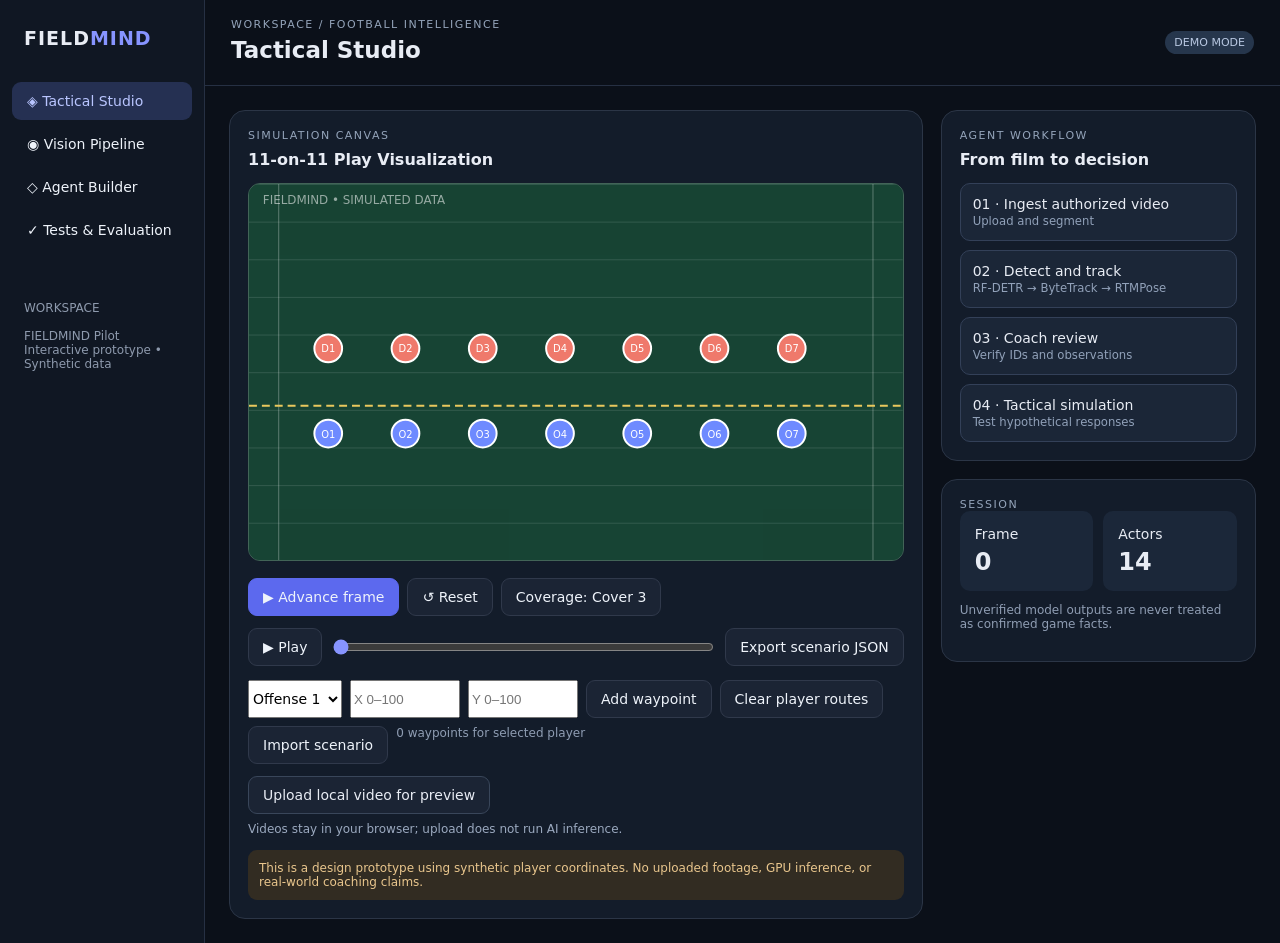
==== commit b54dc3f5: "Integrate multi-waypoint editor and validated scenario import with synthetic field playback" ====
--- a/app/web/fieldmind_studio_preview.html
+++ b/app/web/fieldmind_studio_preview.html
@@ -6,7 +6,31 @@
 .toolrow{display:flex;gap:9px;flex-wrap:wrap;align-items:center;margin-top:12px}.toolrow label{display:inline-block;padding:10px 14px;border:1px solid #39465a;border-radius:9px;cursor:pointer;background:#1b2434}.toolrow input[type=range]{flex:1;min-width:110px;accent-color:#8794ff}.video{width:100%;max-height:260px;border-radius:10px;background:#05080e;margin-top:10px}.hidden{display:none}.mini{font-size:12px;color:#9ba9bf;margin:8px 0}.nav:focus-visible,button:focus-visible{outline:2px solid #8794ff;outline-offset:2px}@media(max-width:850px){.toolrow{align-items:stretch}} </style>
 <div class="shell"><aside><div class="brand">FIELD<span>MIND</span></div><button class="nav active" data-view="studio">◈ Tactical Studio</button><button class="nav" data-view="vision">◉ Vision Pipeline</button><button class="nav" data-view="agents">◇ Agent Builder</button><button class="nav" data-view="tests">✓ Tests & Evaluation</button><div class="asidefoot">WORKSPACE<br><br>FIELDMIND Pilot<br>Interactive prototype • Synthetic data</div></aside><main><div class="top"><div><div class="eyebrow">Workspace / Football Intelligence</div><h1 id="title">Tactical Studio</h1></div><span class="tag">DEMO MODE</span></div><div class="layout"><section class="panel"><div class="eyebrow" id="subtitle">Simulation canvas</div><h2 id="heading">11-on-11 Play Visualization</h2><svg class="pitch" viewBox="0 0 660 380" aria-label="Interactive schematic football field"><defs><pattern id="grass" width="66" height="38" patternUnits="userSpaceOnUse"><rect width="66" height="38" fill="#174434"/><path d="M0 0H66" stroke="#fff" opacity=".23"/></pattern></defs><rect width="660" height="380" fill="url(#grass)"/><g stroke="#fff" opacity=".3"><path d="M30 0V380M630 0V380"/></g><g id="players"></g><path d="M0 224H660" stroke="#e9c85d" stroke-width="2" stroke-dasharray="8 5"/><text x="14" y="20" fill="#fff" opacity=".55" font-size="12">FIELDMIND • SIMULATED DATA</text></svg><div class="toolbar"><button class="primary" id="advance">▶ Advance frame</button><button id="reset">↺ Reset</button><button id="coverage">Coverage: Cover 3</button></div><div class="toolrow"><button id="play" aria-label="Play simulation">▶ Play</button><input type="range" id="scrub" min="0" max="12" value="0" aria-label="Simulation frame"><button id="export">Export scenario JSON</button></div><div class="toolrow"><label for="upload">Upload local video for preview</label><input class="hidden" id="upload" type="file" accept="video/*"></div><video id="localvideo" class="video hidden" controls playsinline></video><div id="videostatus" class="mini">Videos stay in your browser; upload does not run AI inference.</div><div class="note">This is a design prototype using synthetic player coordinates. No uploaded footage, GPU inference, or real-world coaching claims.</div></section><section style="display:grid;gap:18px;align-content:start"><div class="panel"><div class="eyebrow">Agent workflow</div><h2>From film to decision</h2><div class="steps"><div class="step">01 · Ingest authorized video<br><small>Upload and segment</small></div><div class="step">02 · Detect and track<br><small>RF-DETR → ByteTrack → RTMPose</small></div><div class="step">03 · Coach review<br><small>Verify IDs and observations</small></div><div class="step">04 · Tactical simulation<br><small>Test hypothetical responses</small></div></div></div><div class="panel"><div class="eyebrow">Session</div><div class="stat"><div class="metric">Frame<strong id="frame">0</strong></div><div class="metric">Actors<strong>14</strong></div></div><p class="muted">Unverified model outputs are never treated as confirmed game facts.</p></div></section></div></main></div>
 <script>
-const players=document.getElementById('players');let frame=0,man=false;const routes={};const pts=[...Array.from({length:7},(_,i)=>({x:80+i*78,y:252,team:0})),...Array.from({length:7},(_,i)=>({x:80+i*78,y:166,team:1}))];function draw(){players.innerHTML=pts.map((p,i)=>{const target=routes[i];const dx=target?(target.x-p.x)*frame/12:(p.team?(man?(i%2?12:-12):0):((i%3)-1)*frame*3);const dy=target?(target.y-p.y)*frame/12:(p.team?frame*.8:-frame*4);return '<circle cx="'+(p.x+dx)+'" cy="'+(p.y+dy)+'" r="14" fill="'+(p.team?'#ef796b':'#6e8aff')+'" stroke="#fff" stroke-width="2"/><text x="'+(p.x+dx)+'" y="'+(p.y+dy+4)+'" font-size="10" text-anchor="middle" fill="#fff">'+(p.team?'D':'O')+(i%7+1)+'</text>'}).join('');document.getElementById('frame').textContent=frame}draw();document.getElementById('advance').onclick=()=>{frame=(frame+1)%13;draw()};document.getElementById('reset').onclick=()=>{frame=0;draw()};document.getElementById('coverage').onclick=e=>{man=!man;e.target.textContent='Coverage: '+(man?'Man':'Cover 3');draw()};const scrub=document.getElementById('scrub'),play=document.getElementById('play');let timer=null;const oldDraw=draw;draw=function(){oldDraw();scrub.value=frame};scrub.addEventListener('input',()=>{frame=Number(scrub.value);draw()});function stop(){if(timer){clearInterval(timer);timer=null}play.textContent='▶ Play'}play.onclick=()=>{if(timer){stop();return}play.textContent='Ⅱ Pause';timer=setInterval(()=>{frame=(frame+1)%13;draw()},450)};document.getElementById('export').onclick=()=>{const data={schema:'fieldmind.scenario.demo.v1',synthetic:true,frame,coverage:man?'man':'cover3',routes,actors:pts.map((p,i)=>({id:i+1,team:p.team?'defense':'offense',x:p.x,y:p.y}))};const blob=new Blob([JSON.stringify(data,null,2)],{type:'application/json'});const a=document.createElement('a');a.href=URL.createObjectURL(blob);a.download='fieldmind-demo-scenario.json';a.click();setTimeout(()=>URL.revokeObjectURL(a.href),1000)};let videoUrl=null;document.getElementById('upload').addEventListener('change',e=>{const file=e.target.files[0];if(!file)return;if(!file.type.startsWith('video/')){document.getElementById('videostatus').textContent='Please select a video file.';return}if(videoUrl)URL.revokeObjectURL(videoUrl);videoUrl=URL.createObjectURL(file);const v=document.getElementById('localvideo');v.src=videoUrl;v.classList.remove('hidden');document.getElementById('videostatus').textContent='Local preview: '+file.name+' (no tracking or upload)'});document.querySelectorAll('.nav').forEach(b=>b.onclick=()=>{document.querySelectorAll('.nav').forEach(n=>n.classList.remove('active'));b.classList.add('active');document.getElementById('title').textContent=b.textContent.trim().replace(/^[^A-Za-z]+/,'');document.getElementById('subtitle').textContent=b.dataset.view==='vision'?'Vision processing pipeline':b.dataset.view==='agents'?'Agent workflow builder':b.dataset.view==='tests'?'Evaluation workspace':'Simulation canvas';document.getElementById('heading').textContent=b.dataset.view==='vision'?'Detection & tracking preview':b.dataset.view==='agents'?'Visual workflow and simulation':b.dataset.view==='tests'?'Scenario validation preview':'11-on-11 Play Visualization'}) 
-const routeBar=document.createElement('div');routeBar.className='toolbar';routeBar.innerHTML='<select id="routeactor" aria-label="Actor"></select><input id="routex" type="number" min="0" max="660" value="300" aria-label="Target X" style="width:85px"><input id="routey" type="number" min="0" max="380" value="110" aria-label="Target Y" style="width:85px"><button id="setroute">Set route</button><button id="clearroute">Clear routes</button><button id="importscenario">Import scenario</button><input id="scenariofile" type="file" accept=".json,application/json" class="hidden">';document.getElementById('export').parentNode.after(routeBar);const actorSelect=document.getElementById('routeactor');pts.forEach((p,i)=>{const opt=document.createElement('option');opt.value=i;opt.textContent=(p.team?'Defense ':'Offense ')+(i%7+1);actorSelect.appendChild(opt)});document.getElementById('setroute').onclick=()=>{const x=Number(document.getElementById('routex').value),y=Number(document.getElementById('routey').value);if(!Number.isFinite(x)||!Number.isFinite(y)||x<0||x>660||y<0||y>380){alert('Coordinates must be inside the field');return}routes[actorSelect.value]={x,y};draw()};document.getElementById('clearroute').onclick=()=>{Object.keys(routes).forEach(k=>delete routes[k]);draw()};
-document.getElementById('importscenario').onclick=()=>document.getElementById('scenariofile').click();document.getElementById('scenariofile').onchange=async e=>{const file=e.target.files[0];if(!file)return;if(file.size>100000){alert('Maximum file size is 100 KB');return}try{const data=JSON.parse(await file.text());if(data.schema!=='fieldmind.scenario.demo.v1'||!data.synthetic||!data.routes||typeof data.routes!=='object'||Array.isArray(data.routes))throw Error('Unsupported scenario format');const next={};for(const [id,p] of Object.entries(data.routes)){const i=Number(id);if(!Number.isInteger(i)||i<0||i>=pts.length||!p||typeof p.x!=='number'||typeof p.y!=='number'||!Number.isFinite(p.x)||!Number.isFinite(p.y)||p.x<0||p.x>660||p.y<0||p.y>380)throw Error('Invalid route coordinates');next[i]={x:p.x,y:p.y}}Object.keys(routes).forEach(k=>delete routes[k]);Object.assign(routes,next);frame=0;draw()}catch(err){alert('Import failed: '+err.message)}e.target.value=''};
+"use strict";
+const pts=[...Array.from({length:7},(_,i)=>({x:80+i*78,y:252,team:0})),...Array.from({length:7},(_,i)=>({x:80+i*78,y:166,team:1}))];
+const routes={};let frame=0,man=false,timer=null,videoUrl=null;
+const el=id=>document.getElementById(id),field=el('players');
+function locationAt(p,i){const waypoints=routes[i]||[];if(!waypoints.length)return {x:p.x+((p.team?0:(i%3)-1)*frame*3),y:p.y+(p.team?frame*.8:-frame*4)};
+const fraction=frame/12*waypoints.length,segment=Math.min(waypoints.length-1,Math.floor(fraction)),alpha=Math.max(0,Math.min(1,fraction-segment)),from=segment?waypoints[segment-1]:p,to=waypoints[segment];return{x:from.x+(to.x-from.x)*alpha,y:from.y+(to.y-from.y)*alpha}}
+function draw(){field.replaceChildren();pts.forEach((p,i)=>{const q=locationAt(p,i),ns='http://www.w3.org/2000/svg';const circle=document.createElementNS(ns,'circle');circle.setAttribute('cx',q.x);circle.setAttribute('cy',q.y);circle.setAttribute('r','14');circle.setAttribute('fill',p.team?'#ef796b':'#6e8aff');circle.setAttribute('stroke','#fff');circle.setAttribute('stroke-width','2');field.appendChild(circle);const label=document.createElementNS(ns,'text');label.setAttribute('x',q.x);label.setAttribute('y',q.y+4);label.setAttribute('font-size','10');label.setAttribute('text-anchor','middle');label.setAttribute('fill','#fff');label.textContent=(p.team?'D':'O')+(i%7+1);field.appendChild(label)});el('frame').textContent=frame;el('scrub').value=frame}
+function stop(){if(timer)clearInterval(timer);timer=null;el('play').textContent='▶ Play'}
+el('advance').onclick=()=>{frame=(frame+1)%13;draw()};el('reset').onclick=()=>{stop();frame=0;draw()};
+el('coverage').onclick=e=>{man=!man;e.target.textContent='Coverage: '+(man?'Man':'Cover 3');draw()};
+el('scrub').oninput=e=>{frame=Number(e.target.value);draw()};
+el('play').onclick=()=>{if(timer)return stop();el('play').textContent='Ⅱ Pause';timer=setInterval(()=>{frame=(frame+1)%13;draw()},450)};
+const bar=document.createElement('div');bar.className='toolbar';bar.innerHTML='<select id="routeactor" aria-label="Simulated player"></select><input id="routex" type="number" min="0" max="100" step="0.1" placeholder="X 0–100" aria-label="Target X" style="width:110px"><input id="routey" type="number" min="0" max="100" step="0.1" placeholder="Y 0–100" aria-label="Target Y" style="width:110px"><button id="setroute">Add waypoint</button><button id="clearroute">Clear player routes</button><button id="importscenario">Import scenario</button><input id="scenariofile" type="file" accept=".json,application/json" class="hidden"><span id="routestatus" role="status" class="muted"></span>';
+el('export').parentNode.after(bar);pts.forEach((p,i)=>{const option=document.createElement('option');option.value=i;option.textContent=(p.team?'Defense ':'Offense ')+(i%7+1);el('routeactor').appendChild(option)});
+function status(message){el('routestatus').textContent=message}
+function refreshStatus(){const i=Number(el('routeactor').value);status((routes[i]||[]).length+' waypoints for selected player')}
+el('routeactor').onchange=refreshStatus;
+el('setroute').onclick=()=>{const rawX=el('routex').value.trim(),rawY=el('routey').value.trim(),x=Number(rawX),y=Number(rawY),i=Number(el('routeactor').value);if(!rawX||!rawY||!Number.isFinite(x)||!Number.isFinite(y)||x<0||x>100||y<0||y>100)return status('Enter X and Y between 0 and 100');if((routes[i]||[]).length>=200)return status('Maximum 200 waypoints per player');(routes[i]??=[]).push({x:x*6.6,y:y*3.8});draw();refreshStatus()};
+el('clearroute').onclick=()=>{delete routes[el('routeactor').value];draw();refreshStatus()};
+function payload(){return{version:'fieldmind-synthetic-v1',synthetic:true,name:'FIELDMIND Synthetic Scenario',players:pts.map((p,i)=>({id:'p'+(i+1),name:(p.team?'Defense ':'Offense ')+(i%7+1),x:p.x/6.6,y:p.y/3.8,routes:(routes[i]||[]).map(q=>({x:q.x/6.6,y:q.y/3.8}))}))}}
+el('export').onclick=()=>{const blob=new Blob([JSON.stringify(payload(),null,2)],{type:'application/json'}),url=URL.createObjectURL(blob),a=document.createElement('a');a.href=url;a.download='fieldmind-synthetic-scenario.json';a.click();setTimeout(()=>URL.revokeObjectURL(url),1000)};
+function validate(data){if(!data||Array.isArray(data)||data.version!=='fieldmind-synthetic-v1'||data.synthetic!==true||!Array.isArray(data.players)||data.players.length!==pts.length)throw Error('Expected a 14-player FIELDMIND synthetic v1 scenario');const seen=new Set(),next={};data.players.forEach((p,i)=>{if(!p||typeof p.id!=='string'||p.id!=='p'+(i+1)||seen.has(p.id)||typeof p.name!=='string'||!p.name.trim()||p.name.length>80)throw Error('Invalid player identity');seen.add(p.id);if(!Number.isFinite(p.x)||!Number.isFinite(p.y)||p.x<0||p.x>100||p.y<0||p.y>100||!Array.isArray(p.routes)||p.routes.length>200)throw Error('Invalid player coordinates or route count');next[i]=p.routes.map(q=>{if(!q||!Number.isFinite(q.x)||!Number.isFinite(q.y)||q.x<0||q.x>100||q.y<0||q.y>100)throw Error('Invalid waypoint');return{x:q.x*6.6,y:q.y*3.8}})});return next}
+el('importscenario').onclick=()=>el('scenariofile').click();
+el('scenariofile').onchange=async e=>{const file=e.target.files[0];if(!file)return;try{if(file.size>1048576)throw Error('File exceeds 1 MB');const next=validate(JSON.parse(await file.text()));Object.keys(routes).forEach(k=>delete routes[k]);Object.assign(routes,next);frame=0;draw();refreshStatus();status('Scenario imported successfully')}catch(err){status('Import rejected: '+err.message)}finally{e.target.value=''}};
+el('upload').onchange=e=>{const file=e.target.files[0];if(!file)return;if(!file.type.startsWith('video/'))return void(el('videostatus').textContent='Choose a video file');if(videoUrl)URL.revokeObjectURL(videoUrl);videoUrl=URL.createObjectURL(file);el('localvideo').src=videoUrl;el('localvideo').classList.remove('hidden');el('videostatus').textContent='Local preview only: '+file.name+'; no AI inference'};
+document.querySelectorAll('.nav').forEach(b=>b.onclick=()=>{document.querySelectorAll('.nav').forEach(n=>n.classList.remove('active'));b.classList.add('active');el('title').textContent=b.textContent.trim().replace(/^[^A-Za-z]+/,'');el('subtitle').textContent=b.dataset.view==='vision'?'Vision processing pipeline':b.dataset.view==='agents'?'Agent workflow builder':b.dataset.view==='tests'?'Evaluation workspace':'Simulation canvas';el('heading').textContent=b.dataset.view==='vision'?'Detection & tracking preview':b.dataset.view==='agents'?'Visual workflow and simulation':b.dataset.view==='tests'?'Scenario validation preview':'11-on-11 Play Visualization'});
+draw();refreshStatus();
 </script></html>
